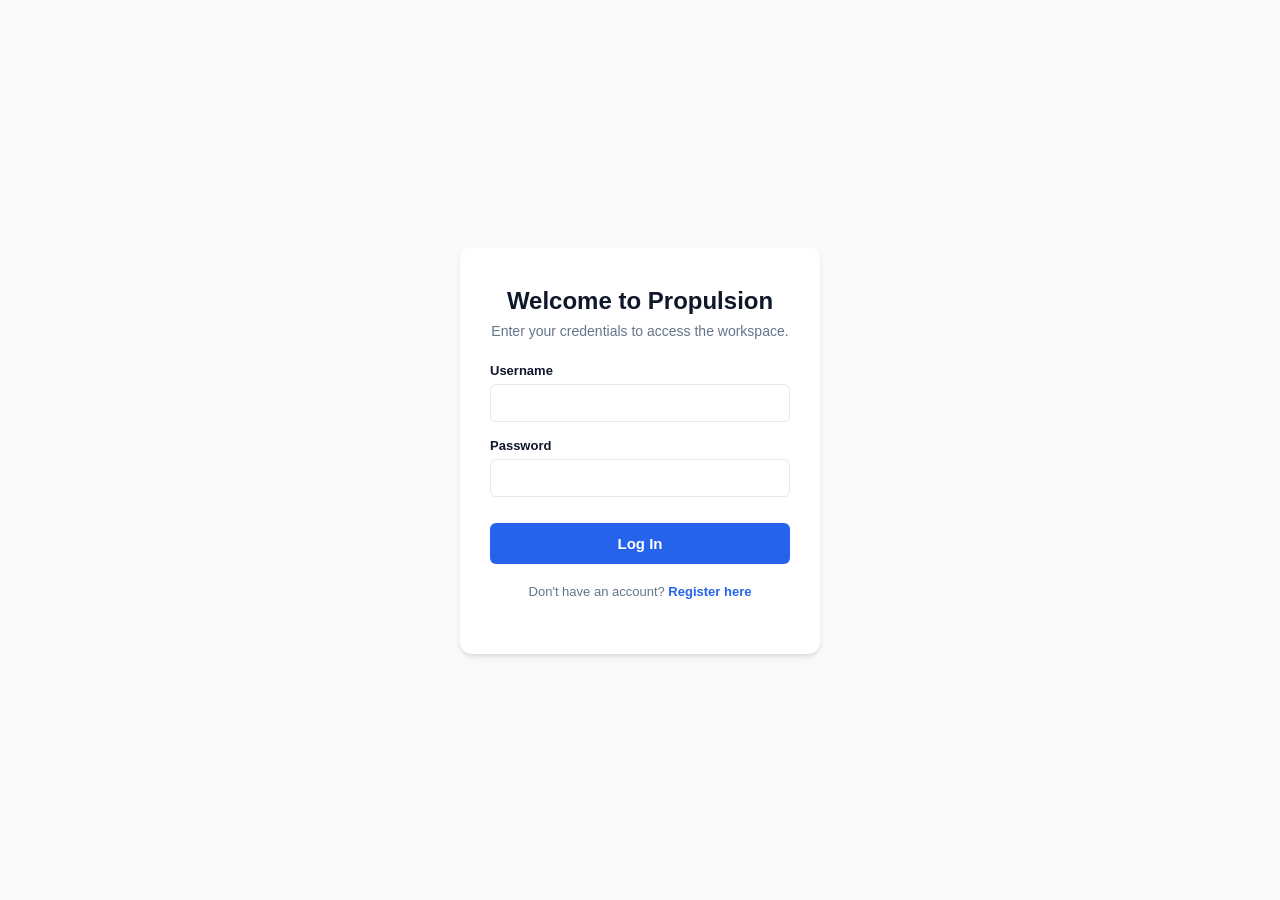
==== frontend/dashboard.html @ e47d4fda "Initial commit" ====
<!DOCTYPE html>
<html lang="en">
<head>
    <meta charset="UTF-8">
    <meta name="viewport" content="width=device-width, initial-scale=1.0">
    <title>Propulsion Intelligence Workspace</title>
    <link rel="stylesheet" href="css/dashboard.css">
</head>
<body>
<nav class="topbar">
    <div class="brand">Propulsion Intelligence Workspace</div>
    <div class="user-info">
        <span id="welcomeMessage">Loading...</span>
        <button id="adminBtn" class="primary-btn hidden" style="background-color: #ef4444;" onclick="openAdminConsole()">Admin Console</button>
        <button onclick="logout()" class="secondary-btn">Log Out</button>
    </div>
</nav>

<main class="dashboard-layout">
    <aside class="sidebar">
        <div class="sidebar-section">
            <h3>Workspace Projects</h3>
            <select id="projectSelect" class="form-control">
                <option value="">-- Select a Project --</option>
            </select>
            <button id="showProjectModalBtn" class="primary-btn full-width mt-10">Create Project</button>
        </div>

        <div id="analyticsPanel" class="sidebar-section hidden">
            <h3>Project Health</h3>
            <div class="metric"><span>Total Tasks:</span><span id="statTotal" class="stat-value">0</span></div>
            <div class="metric"><span>Completed:</span><span id="statCompleted" class="stat-value">0</span></div>
            <div class="progress-container"><div id="progressBar" class="progress-bar" style="width: 0%"></div></div>
            <div class="percentage" id="statPercentage">0% Complete</div>
        </div>
    </aside>

    <section class="workspace">
        <div class="board-header">
            <h2 id="currentProjectTitle">Select a project to view tasks</h2>
            <button id="showTaskModalBtn" class="primary-btn hidden">Create Task</button>
        </div>

        <div class="kanban-board hidden" id="kanbanBoard">
            <div class="column" ondrop="drop(event, 'To Do')" ondragover="allowDrop(event)"><div class="column-header">To Do</div><div class="task-list" id="list-ToDo"></div></div>
            <div class="column" ondrop="drop(event, 'In Progress')" ondragover="allowDrop(event)"><div class="column-header">In Progress</div><div class="task-list" id="list-InProgress"></div></div>
            <div class="column" ondrop="drop(event, 'Review')" ondragover="allowDrop(event)"><div class="column-header">Review</div><div class="task-list" id="list-Review"></div></div>
            <div class="column" ondrop="drop(event, 'Completed')" ondragover="allowDrop(event)"><div class="column-header">Completed</div><div class="task-list" id="list-Completed"></div></div>
        </div>
    </section>
</main>

<div id="taskDetailsPanel" class="slide-over hidden">
    <div class="slide-over-header">
        <h3 id="panelTaskTitle">Task Title</h3>
        <button class="close-btn" onclick="closeTaskDetails()">×</button>
    </div>
    <div class="slide-over-content">
        <div class="detail-group"><label>Status</label><span id="panelTaskStatus" class="badge">Status</span></div>
        <div class="detail-group"><label>Assignee</label><span id="panelTaskAssignee">User</span></div>
        <div class="detail-group"><label>Description</label><p id="panelTaskDesc" class="desc-text"></p></div>
        <hr class="divider">
        <div class="comments-section">
            <h4>Discussion</h4>
            <div id="commentsFeed" class="comments-feed"></div>
            <form id="commentForm" class="comment-form">
                <input type="text" id="newCommentText" placeholder="Write a comment..." required>
                <button type="submit" class="primary-btn">Send</button>
            </form>
        </div>
    </div>
</div>

<div id="projectModal" class="modal hidden">
    <div class="modal-content">
        <h3>Create New Project</h3>
        <form id="projectForm">
            <input type="text" id="projName" class="form-control" placeholder="Project Name" required>
            <textarea id="projDesc" class="form-control" rows="3" placeholder="Description" required></textarea>
            <input type="date" id="projDeadline" class="form-control" required>
            <div class="modal-actions">
                <button type="button" class="secondary-btn" onclick="closeModals()">Cancel</button>
                <button type="submit" class="primary-btn">Save</button>
            </div>
        </form>
    </div>
</div>

<div id="taskModal" class="modal hidden">
    <div class="modal-content">
        <h3>Create New Task</h3>
        <form id="taskForm">
            <input type="text" id="taskTitle" class="form-control" placeholder="Task Title" required>
            <textarea id="taskDesc" class="form-control" rows="2" placeholder="Description" required></textarea>
            <label>Assign To <span id="recommendationBadge" class="ai-badge hidden">✨ Recommended by Engine</span></label>
            <input type="text" id="taskAssignee" class="form-control" required>
            <select id="taskPriority" class="form-control">
                <option value="High">High Priority</option>
                <option value="Medium" selected>Medium Priority</option>
                <option value="Low">Low Priority</option>
            </select>
            <div class="modal-actions">
                <button type="button" class="secondary-btn" onclick="closeModals()">Cancel</button>
                <button type="submit" class="primary-btn">Create</button>
            </div>
        </form>
    </div>
</div>

<div id="adminModal" class="modal hidden">
    <div class="modal-content" style="width: 500px;">
        <h3 style="color: #ef4444;">Admin Security Console</h3>
        <p style="font-size: 13px; color: var(--text-muted); margin-bottom: 20px;">Manage users and cluster storage limits.</p>

        <div class="detail-group">
            <label>System Wipe</label>
            <button onclick="wipeDatabase()" class="primary-btn full-width" style="background-color: #ef4444;">DANGER: Purge All Workspace Data</button>
        </div>

        <hr class="divider">

        <div class="detail-group">
            <label>User Directory</label>
            <div id="adminUserList" style="max-height: 150px; overflow-y: auto; border: 1px solid var(--border); border-radius: 6px; padding: 10px;">
            </div>
        </div>

        <div class="modal-actions">
            <button type="button" class="secondary-btn" onclick="closeModals()">Close Console</button>
        </div>
    </div>
</div>

<div id="toastContainer" class="toast-container"></div>
<script src="js/dashboard.js"></script>
</body>
</html>
---- frontend/css/dashboard.css ----
:root {
    --primary: #2563eb;
    --primary-hover: #1d4ed8;
    --bg-color: #f8fafc;
    --panel-bg: #ffffff;
    --text-main: #0f172a;
    --text-muted: #64748b;
    --border: #e2e8f0;
    --board-bg: #f1f5f9;
}

* { box-sizing: border-box; margin: 0; padding: 0; font-family: -apple-system, BlinkMacSystemFont, "Segoe UI", sans-serif; }

body { background-color: var(--bg-color); color: var(--text-main); height: 100vh; display: flex; flex-direction: column; overflow: hidden; }

/* Navigation & Layout */
.topbar { background-color: var(--panel-bg); border-bottom: 1px solid var(--border); padding: 15px 30px; display: flex; justify-content: space-between; align-items: center; z-index: 10; }
.brand { font-weight: 700; font-size: 18px; color: var(--primary); }
.dashboard-layout { display: flex; flex: 1; height: calc(100vh - 60px); }
.sidebar { width: 300px; background-color: var(--panel-bg); border-right: 1px solid var(--border); padding: 20px; display: flex; flex-direction: column; gap: 20px; }
.sidebar-section h3 { font-size: 12px; text-transform: uppercase; color: var(--text-muted); margin-bottom: 12px; }
.workspace { flex: 1; padding: 25px; display: flex; flex-direction: column; overflow-x: auto; position: relative; }
.board-header { display: flex; justify-content: space-between; align-items: center; margin-bottom: 20px; }

/* Forms & Buttons */
.form-control { width: 100%; padding: 10px; border: 1px solid var(--border); border-radius: 6px; font-size: 14px; margin-bottom: 15px; outline: none; transition: border 0.2s; }
.form-control:focus { border-color: var(--primary); }
button { padding: 10px 16px; border-radius: 6px; font-size: 14px; font-weight: 600; cursor: pointer; border: none; transition: background 0.2s; }
.primary-btn { background-color: var(--primary); color: white; }
.primary-btn:hover { background-color: var(--primary-hover); }
.secondary-btn { background-color: transparent; border: 1px solid var(--border); color: var(--text-main); }
.full-width { width: 100%; }
.mt-10 { margin-top: 10px; }
.hidden { display: none !important; }

/* Analytics */
.metric { display: flex; justify-content: space-between; font-size: 14px; margin-bottom: 8px; }
.stat-value { font-weight: 700; }
.progress-container { width: 100%; height: 8px; background-color: var(--border); border-radius: 4px; margin-top: 10px; overflow: hidden; }
.progress-bar { height: 100%; background-color: var(--primary); transition: width 0.4s ease; }
.percentage { text-align: right; font-size: 12px; color: var(--text-muted); margin-top: 5px; }

/* Kanban Board */
.kanban-board { display: grid; grid-template-columns: repeat(4, minmax(280px, 1fr)); gap: 20px; flex: 1; overflow-y: hidden; }
.column { background-color: var(--board-bg); border-radius: 8px; display: flex; flex-direction: column; padding: 10px; max-height: 100%; }
.column-header { font-weight: 600; font-size: 14px; padding: 10px; color: var(--text-muted); }
.task-list { flex: 1; overflow-y: auto; display: flex; flex-direction: column; gap: 10px; padding-bottom: 10px; min-height: 100px; }
.task-card { background-color: var(--panel-bg); padding: 15px; border-radius: 6px; border: 1px solid var(--border); cursor: grab; box-shadow: 0 1px 2px rgba(0,0,0,0.05); transition: transform 0.1s, box-shadow 0.1s; }
.task-card:hover { box-shadow: 0 4px 6px rgba(0,0,0,0.08); transform: translateY(-2px); }
.task-card:active { cursor: grabbing; }
.task-title { font-weight: 600; font-size: 14px; margin-bottom: 5px; }
.task-meta { display: flex; justify-content: space-between; font-size: 11px; font-weight: 600; margin-top: 10px; color: var(--text-muted); }

/* Slide-Over Panel */
.slide-over { position: fixed; top: 0; right: 0; width: 400px; height: 100vh; background: var(--panel-bg); box-shadow: -4px 0 15px rgba(0,0,0,0.1); z-index: 50; display: flex; flex-direction: column; transform: translateX(0); transition: transform 0.3s ease-in-out; }
.slide-over.hidden { transform: translateX(100%); display: flex !important; visibility: hidden; }
.slide-over-header { padding: 20px; border-bottom: 1px solid var(--border); display: flex; justify-content: space-between; align-items: center; background: #f8fafc; }
.close-btn { background: none; border: none; font-size: 24px; color: var(--text-muted); cursor: pointer; padding: 0 10px; }
.slide-over-content { padding: 20px; flex: 1; overflow-y: auto; }
.detail-group { margin-bottom: 15px; }
.detail-group label { display: block; font-size: 12px; color: var(--text-muted); margin-bottom: 5px; text-transform: uppercase; }
.badge { display: inline-block; padding: 4px 8px; background: var(--board-bg); border-radius: 4px; font-size: 12px; font-weight: 600; }
.desc-text { font-size: 14px; line-height: 1.5; }
.divider { border: 0; border-top: 1px solid var(--border); margin: 20px 0; }

/* Comments Feed */
.comments-feed { display: flex; flex-direction: column; gap: 15px; margin-top: 15px; margin-bottom: 20px; }
.comment { background: var(--board-bg); padding: 12px; border-radius: 8px; font-size: 13px; }
.comment-header { display: flex; justify-content: space-between; margin-bottom: 5px; font-size: 11px; color: var(--text-muted); }
.comment-author { font-weight: 700; color: var(--primary); }
.comment-form { display: flex; gap: 10px; }
.comment-form input { flex: 1; padding: 10px; border: 1px solid var(--border); border-radius: 6px; outline: none; }

/* Modals & Badges */
.modal { position: fixed; top: 0; left: 0; width: 100%; height: 100%; background: rgba(0,0,0,0.5); display: flex; justify-content: center; align-items: center; z-index: 100; }
.modal-content { background: var(--panel-bg); padding: 30px; border-radius: 8px; width: 400px; }
.modal-actions { display: flex; justify-content: flex-end; gap: 10px; margin-top: 20px; }
.ai-badge { font-size: 11px; background: linear-gradient(135deg, #6366f1, #a855f7); color: white; padding: 2px 6px; border-radius: 4px; margin-left: 5px; font-weight: 500; }

/* Toast Notifications */
.toast-container { position: fixed; bottom: 20px; right: 20px; z-index: 1000; display: flex; flex-direction: column; gap: 10px; }
.toast { background: #1e293b; color: white; padding: 12px 20px; border-radius: 6px; font-size: 14px; box-shadow: 0 4px 6px rgba(0,0,0,0.1); animation: slideIn 0.3s ease-out; }
@keyframes slideIn { from { transform: translateX(100%); opacity: 0; } to { transform: translateX(0); opacity: 1; } }
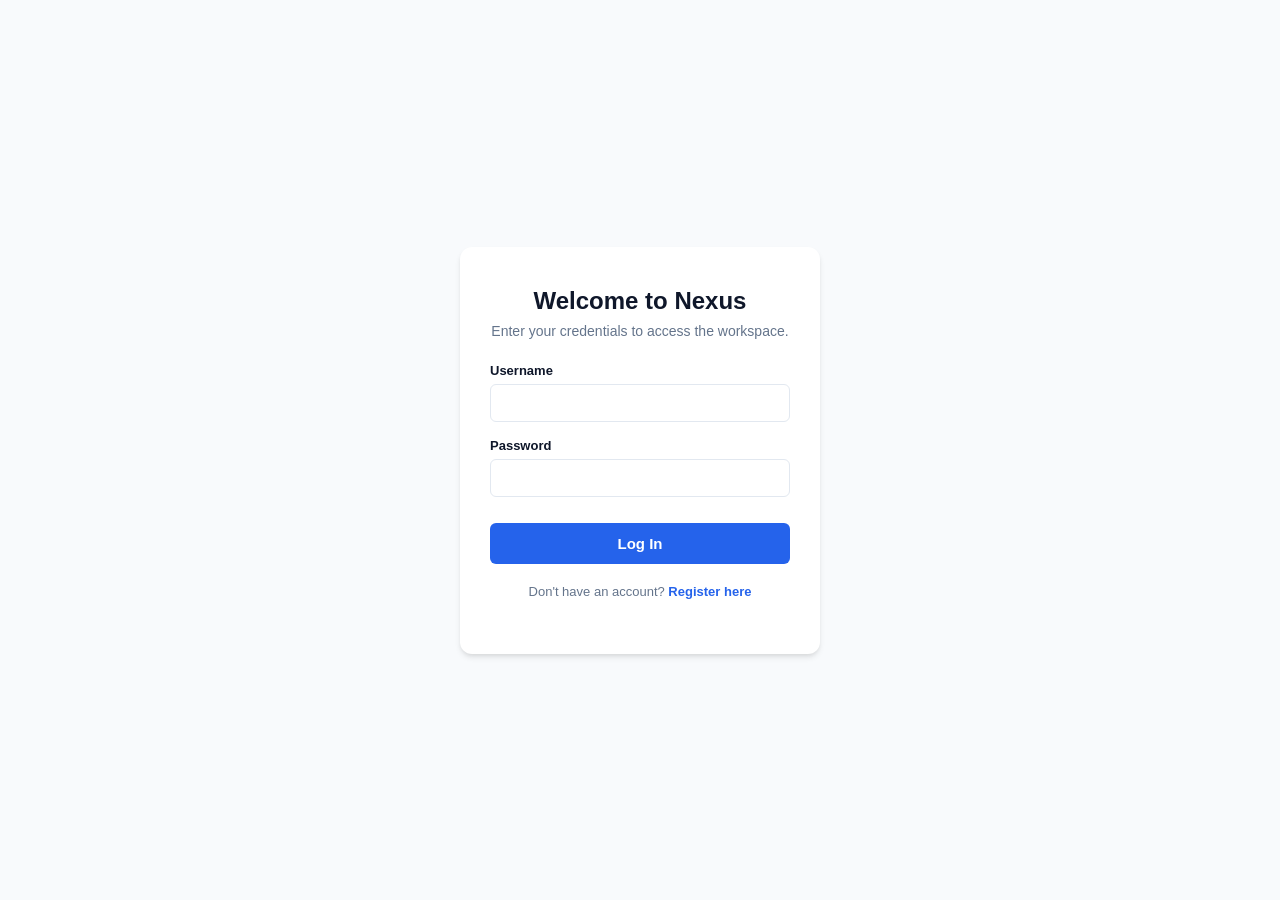
==== commit 9b47bd1e: "Next Commit" ====
--- a/frontend/dashboard.html
+++ b/frontend/dashboard.html
@@ -3,12 +3,12 @@
 <head>
     <meta charset="UTF-8">
     <meta name="viewport" content="width=device-width, initial-scale=1.0">
-    <title>Propulsion Intelligence Workspace</title>
+    <title>Nexus Intelligence Workspace</title>
     <link rel="stylesheet" href="css/dashboard.css">
 </head>
 <body>
 <nav class="topbar">
-    <div class="brand">Propulsion Intelligence Workspace</div>
+    <div class="brand">Nexus Intelligence Workspace</div>
     <div class="user-info">
         <span id="welcomeMessage">Loading...</span>
         <button id="adminBtn" class="primary-btn hidden" style="background-color: #ef4444;" onclick="openAdminConsole()">Admin Console</button>
--- a/frontend/css/dashboard.css
+++ b/frontend/css/dashboard.css
@@ -10,7 +10,6 @@
 }
 
 * { box-sizing: border-box; margin: 0; padding: 0; font-family: -apple-system, BlinkMacSystemFont, "Segoe UI", sans-serif; }
-
 body { background-color: var(--bg-color); color: var(--text-main); height: 100vh; display: flex; flex-direction: column; overflow: hidden; }
 
 /* Navigation & Layout */
